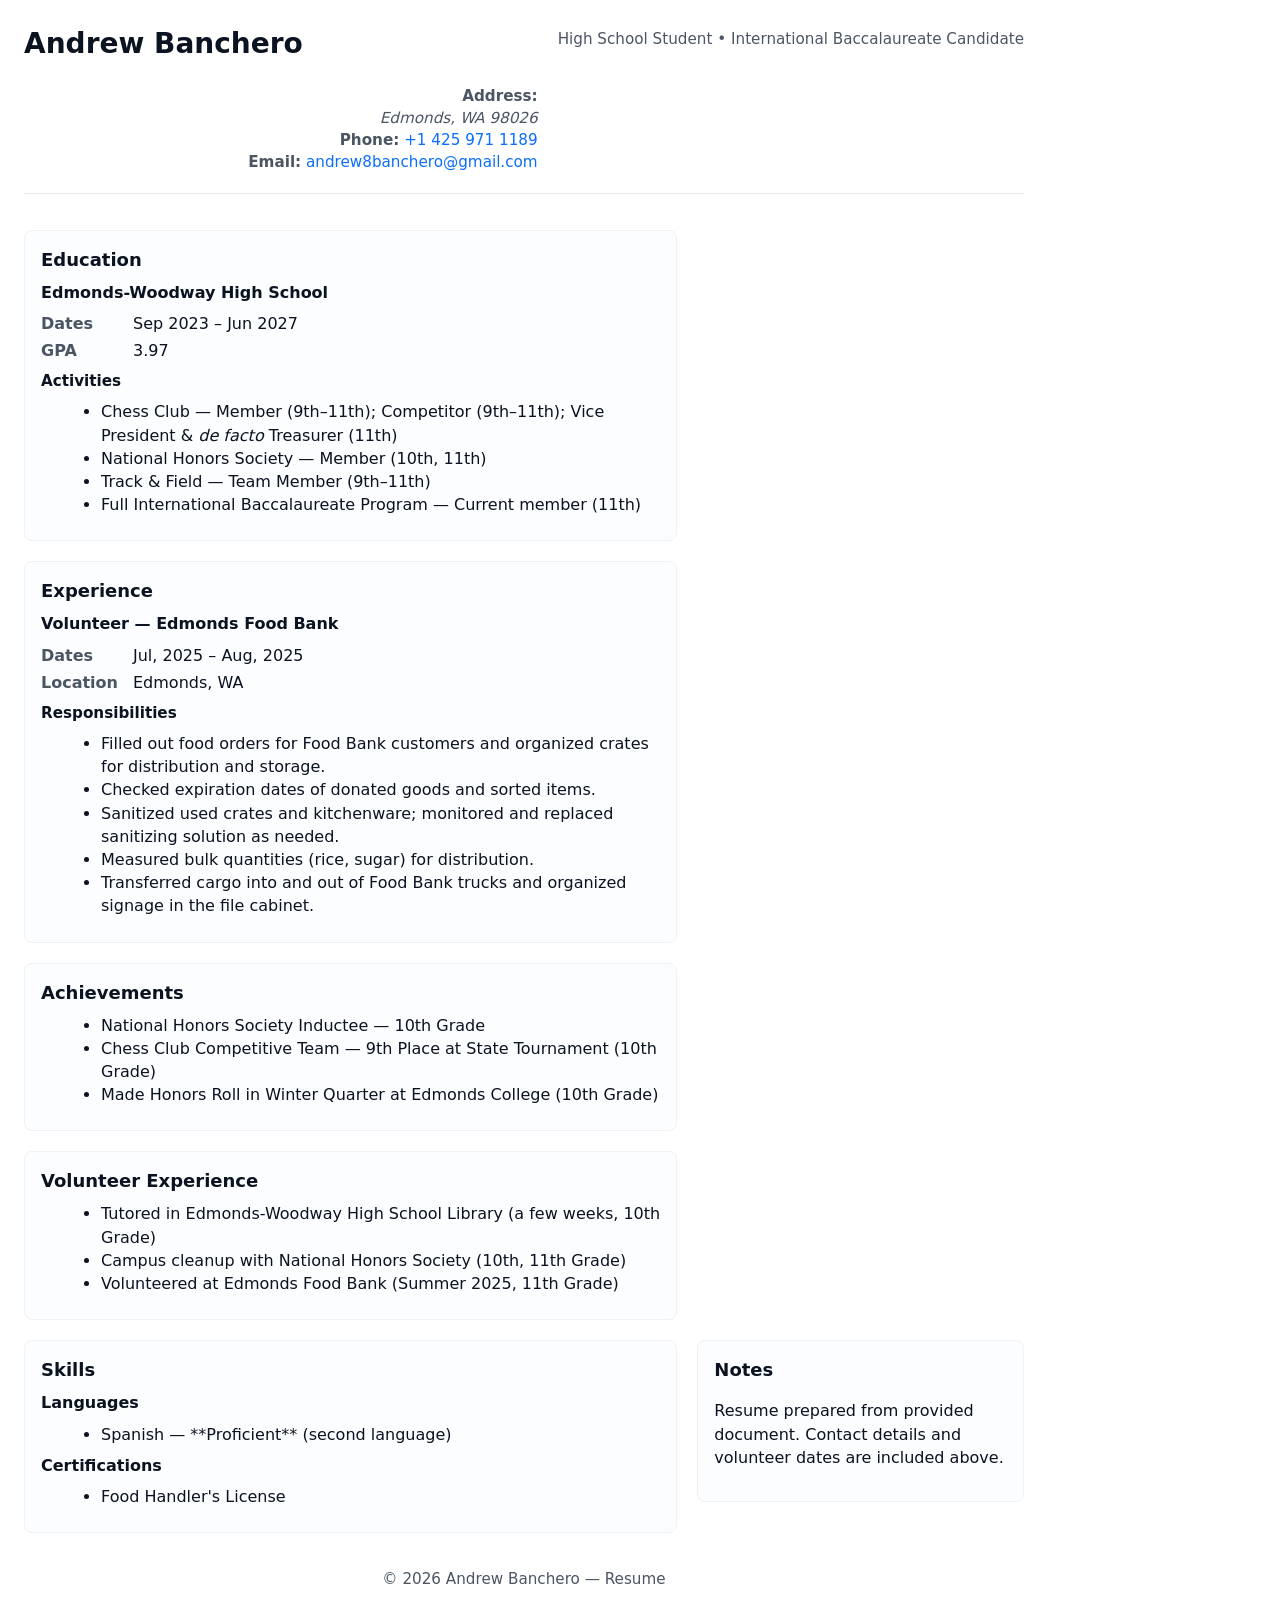
==== index.html @ 9db27b7f "Redoing the file thing" ====
<!doctype html>
<html lang="en">
<head>
  <meta charset="utf-8" />
  <meta name="viewport" content="width=device-width,initial-scale=1" />
  <title>Andrew Banchero — Resume</title>
  <link rel="stylesheet" href="CSS.css" />
  <!-- Open Graph / Social Preview -->
<meta property="og:title" content="Andrew — Frontend Developer Resume">
<meta property="og:description" content="A clean, fast, and modern resume showcasing my frontend engineering skills, projects, and experience.">
<meta property="og:image" content="https://scriptcavern.andrew8banchero.workers.dev/preview-image.png">
<meta property="og:url" content="https://scriptcavern.andrew8banchero.workers.dev/">
<meta property="og:type" content="website">

<!-- Twitter Card (also used by Slack/Discord fallbacks) -->
<meta name="twitter:card" content="summary_large_image">
<meta name="twitter:title" content="Andrew — Frontend Developer Resume">
<meta name="twitter:description" content="A clean, fast, and modern resume showcasing my frontend engineering skills, projects, and experience.">
<meta name="twitter:image" content="https://scriptcavern.andrew8banchero.workers.dev/preview-image.png">

<!-- SEO Meta Description -->
<meta name="description" content="Professional resume for Andrew, a frontend developer skilled in HTML, CSS, JavaScript, and modern UI performance optimization.">

<!-- Favicon -->
<link rel="icon" href="https://scriptcavern.andrew8banchero.workers.dev/favicon.png" type="image/png">
<link rel="apple-touch-icon" href="https://scriptcavern.andrew8banchero.workers.dev/favicon.png">
</head>
<body>
  <a class="skip-link" href="#main">Skip to main content</a>

  <header role="banner">
    <h1 id="name">Andrew Banchero</h1>
    <p class="tagline">High School Student • International Baccalaureate Candidate</p>

    <nav aria-label="Contact and quick links">
      <h2 class="visually-hidden">Contact</h2>
      <ul class="contact-list">
        <li><strong>Address:</strong> <address>Edmonds, WA 98026</address></li>
        <li><strong>Phone:</strong> <a href="tel:+14259711189">+1 425 971 1189</a></li>
        <li><strong>Email:</strong> <a href="mailto:andrew8banchero@gmail.com">andrew8banchero@gmail.com</a></li>
      </ul>
    </nav>
  </header>

  <main id="main" role="main">
    <section aria-labelledby="education-heading">
      <h2 id="education-heading">Education</h2>

      <article aria-labelledby="school-title">
        <h3 id="school-title">Edmonds-Woodway High School</h3>
        <dl>
          <div>
            <dt>Dates</dt>
            <dd><time datetime="2023-09">Sep 2023</time> – <time datetime="2027-06">Jun 2027</time></dd>
          </div>
          <div>
            <dt>GPA</dt>
            <dd>3.97</dd>
          </div>
        </dl>

        <h4>Activities</h4>
        <ul>
          <li>Chess Club — Member (9th–11th); Competitor (9th–11th); Vice President &amp; <em>de facto</em> Treasurer (11th)</li>
          <li>National Honors Society — Member (10th, 11th)</li>
          <li>Track &amp; Field — Team Member (9th–11th)</li>
          <li>Full International Baccalaureate Program — Current member (11th)</li>
        </ul>
      </article>
    </section>

    <section aria-labelledby="experience-heading">
      <h2 id="experience-heading">Experience</h2>

      <article aria-labelledby="volunteer-title">
        <h3 id="volunteer-title">Volunteer — Edmonds Food Bank</h3>
        <dl>
          <div>
            <dt>Dates</dt>
            <dd><time datetime="2025-07">Jul, 2025</time> – <time datetime="2025-08">Aug, 2025</time></dd>
          </div>
          <div>
            <dt>Location</dt>
            <dd>Edmonds, WA</dd>
          </div>
        </dl>

        <h4>Responsibilities</h4>
        <ul>
          <li>Filled out food orders for Food Bank customers and organized crates for distribution and storage.</li>
          <li>Checked expiration dates of donated goods and sorted items.</li>
          <li>Sanitized used crates and kitchenware; monitored and replaced sanitizing solution as needed.</li>
          <li>Measured bulk quantities (rice, sugar) for distribution.</li>
          <li>Transferred cargo into and out of Food Bank trucks and organized signage in the file cabinet.</li>
        </ul>
      </article>
    </section>

    <section aria-labelledby="achievements-heading">
      <h2 id="achievements-heading">Achievements</h2>

      <ul>
        <li>National Honors Society Inductee — 10th Grade</li>
        <li>Chess Club Competitive Team — 9th Place at State Tournament (10th Grade)</li>
        <li>Made Honors Roll in Winter Quarter at Edmonds College (10th Grade)</li>
      </ul>
    </section>

    <section aria-labelledby="volunteer-heading">
      <h2 id="volunteer-heading">Volunteer Experience</h2>

      <ul>
        <li>Tutored in Edmonds-Woodway High School Library (a few weeks, 10th Grade)</li>
        <li>Campus cleanup with National Honors Society (10th, 11th Grade)</li>
        <li>Volunteered at Edmonds Food Bank (Summer 2025, 11th Grade)</li>
      </ul>
    </section>

    <section aria-labelledby="skills-heading">
      <h2 id="skills-heading">Skills</h2>

      <h3>Languages</h3>
      <ul>
        <li>Spanish — **Proficient** (second language)</li>
      </ul>

      <h3>Certifications</h3>
      <ul>
        <li>Food Handler's License</li>
      </ul>
    </section>

    <aside aria-labelledby="notes-heading">
      <h2 id="notes-heading">Notes</h2>
      <p>Resume prepared from provided document. Contact details and volunteer dates are included above.</p>
    </aside>
  </main>

  <footer role="contentinfo">
    <h2 class="visually-hidden">Footer</h2>
    <p>© <time datetime="2026">2026</time> Andrew Banchero — Resume</p>
  </footer>
</body>
</html>
---- CSS.css ----
:root{
  --bg:#ffffff;
  --text:#0b1220;
  --muted:#4b5563;
  --accent:#0b6efd;
  --max-width:1000px;
  --gap:1.25rem;
  --radius:8px;
  --page-padding:1rem;
  font-family:system-ui,-apple-system,Segoe UI,Roboto,"Helvetica Neue",Arial;
  color-scheme: light;
}

*{box-sizing:border-box}
html,body{height:100%}
body{
  margin: 0px;
  background:var(--bg);
  color:var(--text);
  line-height:1.45;
  -webkit-font-smoothing:antialiased;
  -moz-osx-font-smoothing:grayscale;
  padding:calc(var(--page-padding) * 1.5);
  display:flex;
  justify-content:space-evenly;
  font-size:16px;
  flex-direction:column;
}

.skip-link{
  position:absolute;
  left:-999px;
  top:auto;
  background:#000;
  color:#fff;
  padding:0.5rem;
  z-index:100;
}
.skip-link:focus{
  left:1rem;
  top:1rem;
  border-radius:4px;
}

/* Layout container using CSS Grid for responsive two-column on wide screens */
body > *:not(.skip-link){
  width:100%;
  max-width:var(--max-width);
}

/* Header */
header{
  display:grid;
  grid-template-columns: 1fr auto;
  gap:var(--gap);
  align-items:start;
  margin-bottom:var(--gap);
  border-bottom:1px solid #e6e9ee;
  padding-bottom:var(--gap);
}
h1{
  margin:0;
  font-size:1.75rem;
  font-weight:700;
}
.tagline{
  margin:0.25rem 0 0;
  color:var(--muted);
  font-size:0.95rem;
}

/* Contact nav */
nav ul.contact-list{
  list-style:none;
  margin:0;
  padding:0;
  text-align:right;
  font-size:0.95rem;
  color:var(--muted);
}
nav a{color:var(--accent); text-decoration:none}
nav a:focus, nav a:hover{text-decoration:underline}

/* Main content grid */
main{
  display:grid;
  grid-template-columns: 1fr;
  gap:1.25rem;
  margin-top:1rem;
}

/* Use two-column layout on wider screens */
@media (min-width:900px){
  main{
    grid-template-columns: 2fr 1fr;
    align-items:start;
  }
  /* Make aside appear on the right column */
  aside{grid-column:2}
  section{grid-column:1}
}

/* Sections and articles */
section, aside{
  background:#fbfdff;
  border:1px solid #eef2f6;
  padding:1rem;
  border-radius:var(--radius);
}
h2{
  margin:0 0 0.5rem 0;
  font-size:1.125rem;
  font-weight:600;
}
h3{
  margin:0.5rem 0 0.25rem 0;
  font-size:1rem;
  font-weight:600;
}
h4{
  margin:0.5rem 0 0.25rem 0;
  font-size:0.95rem;
  font-weight:600;
}

/* Lists */
ul{margin:0.5rem 0 0.5rem 1.25rem}
dl{margin:0.5rem 0 0.5rem 0}
dl > div{display:flex; gap:0.5rem; margin-bottom:0.25rem}
dt{width:5.25rem; font-weight:600; color:var(--muted)}
dd{margin:0; color:var(--text)}

/* Accessibility helpers */
.visually-hidden{
  position:absolute !important;
  height:1px; width:1px;
  overflow:hidden;
  clip:rect(1px,1px,1px,1px);
  white-space:nowrap;
}

/* Footer */
footer{
  margin-top:1.25rem;
  text-align:center;
  color:var(--muted);
  font-size:0.95rem;
}

/* Small adjustments for mobile */
@media (max-width:599px){
  header{grid-template-columns:1fr; text-align:left}
  nav ul.contact-list{text-align:left}
  h1{font-size:1.5rem}
  body{padding:1rem}
}

/* High contrast focus outlines for keyboard users */
a:focus, button:focus, input:focus{
  outline:3px solid #ffd54f;
  outline-offset:2px;
  border-radius:4px;
}
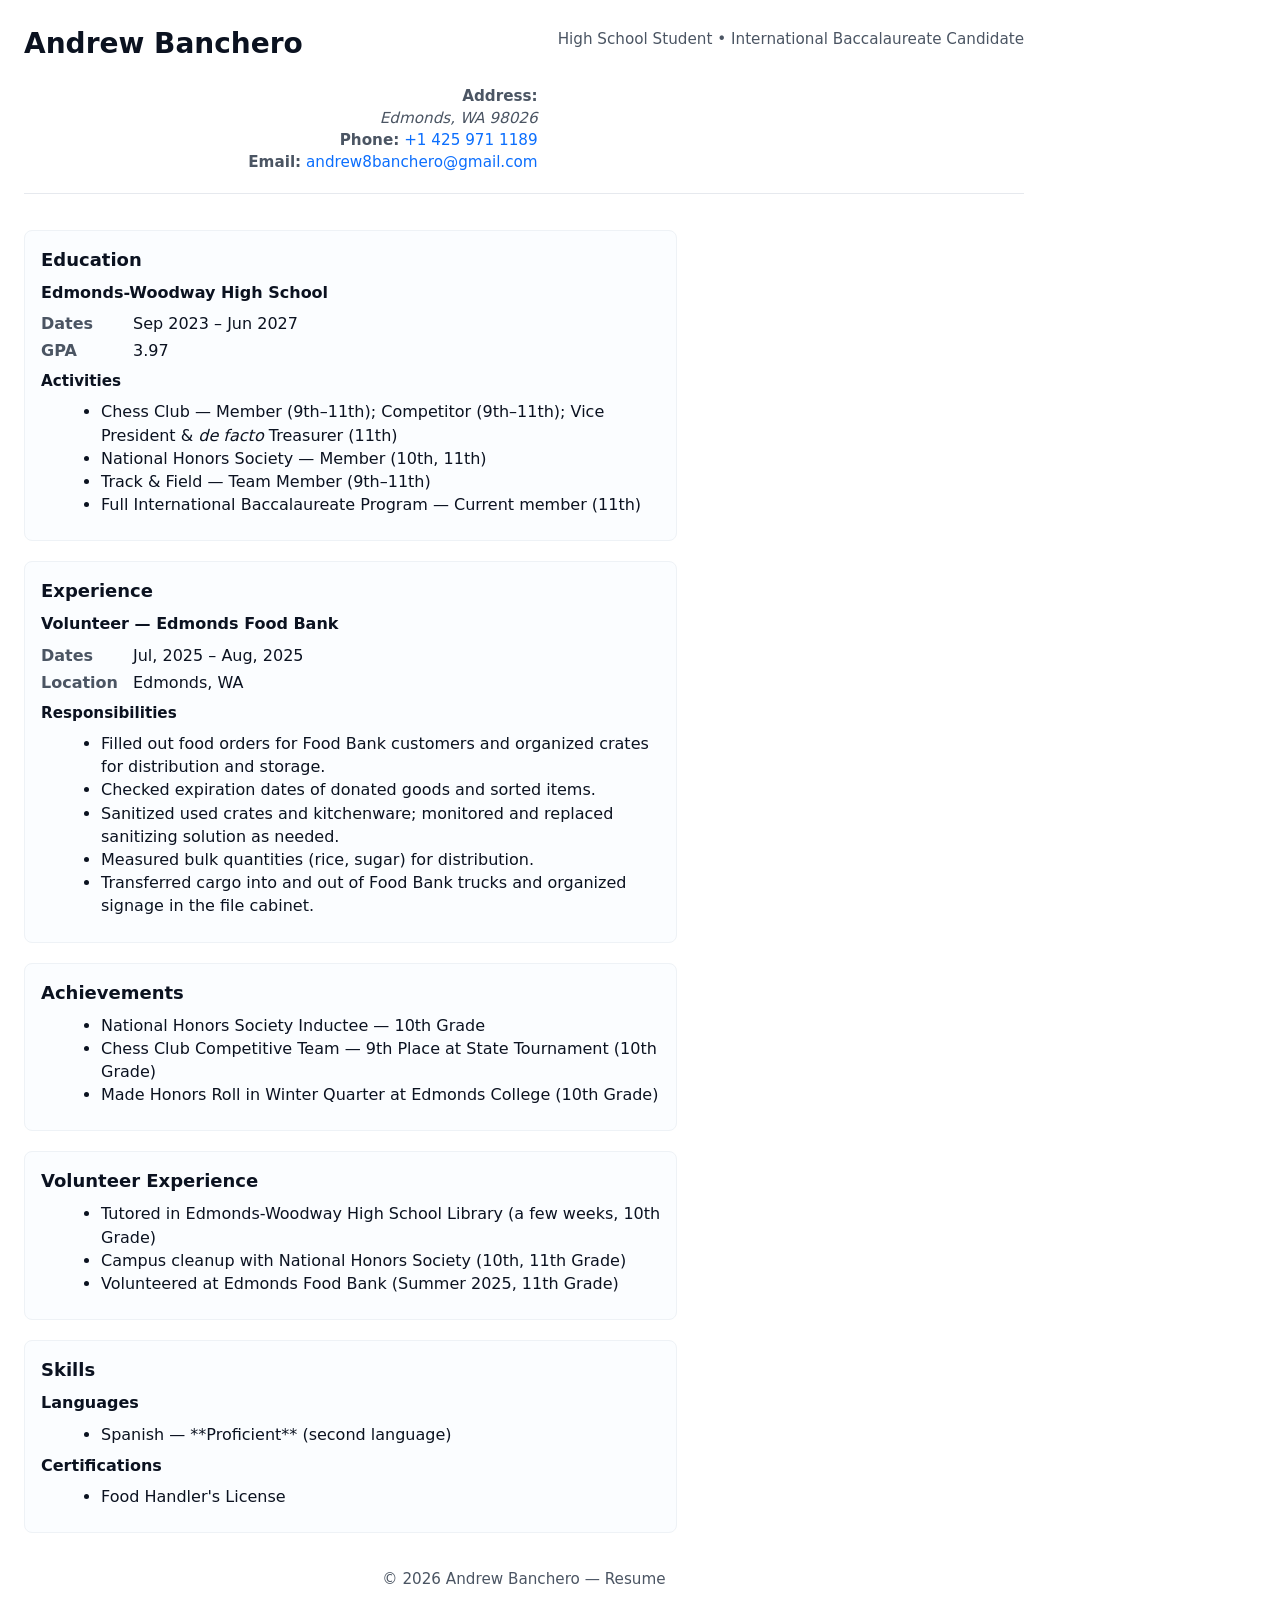
==== commit e65e6e72: "Deleted the annoying aside that did absolutely nothing." ====
--- a/index.html
+++ b/index.html
@@ -130,10 +130,7 @@
       </ul>
     </section>
 
-    <aside aria-labelledby="notes-heading">
-      <h2 id="notes-heading">Notes</h2>
-      <p>Resume prepared from provided document. Contact details and volunteer dates are included above.</p>
-    </aside>
+  
   </main>
 
   <footer role="contentinfo">
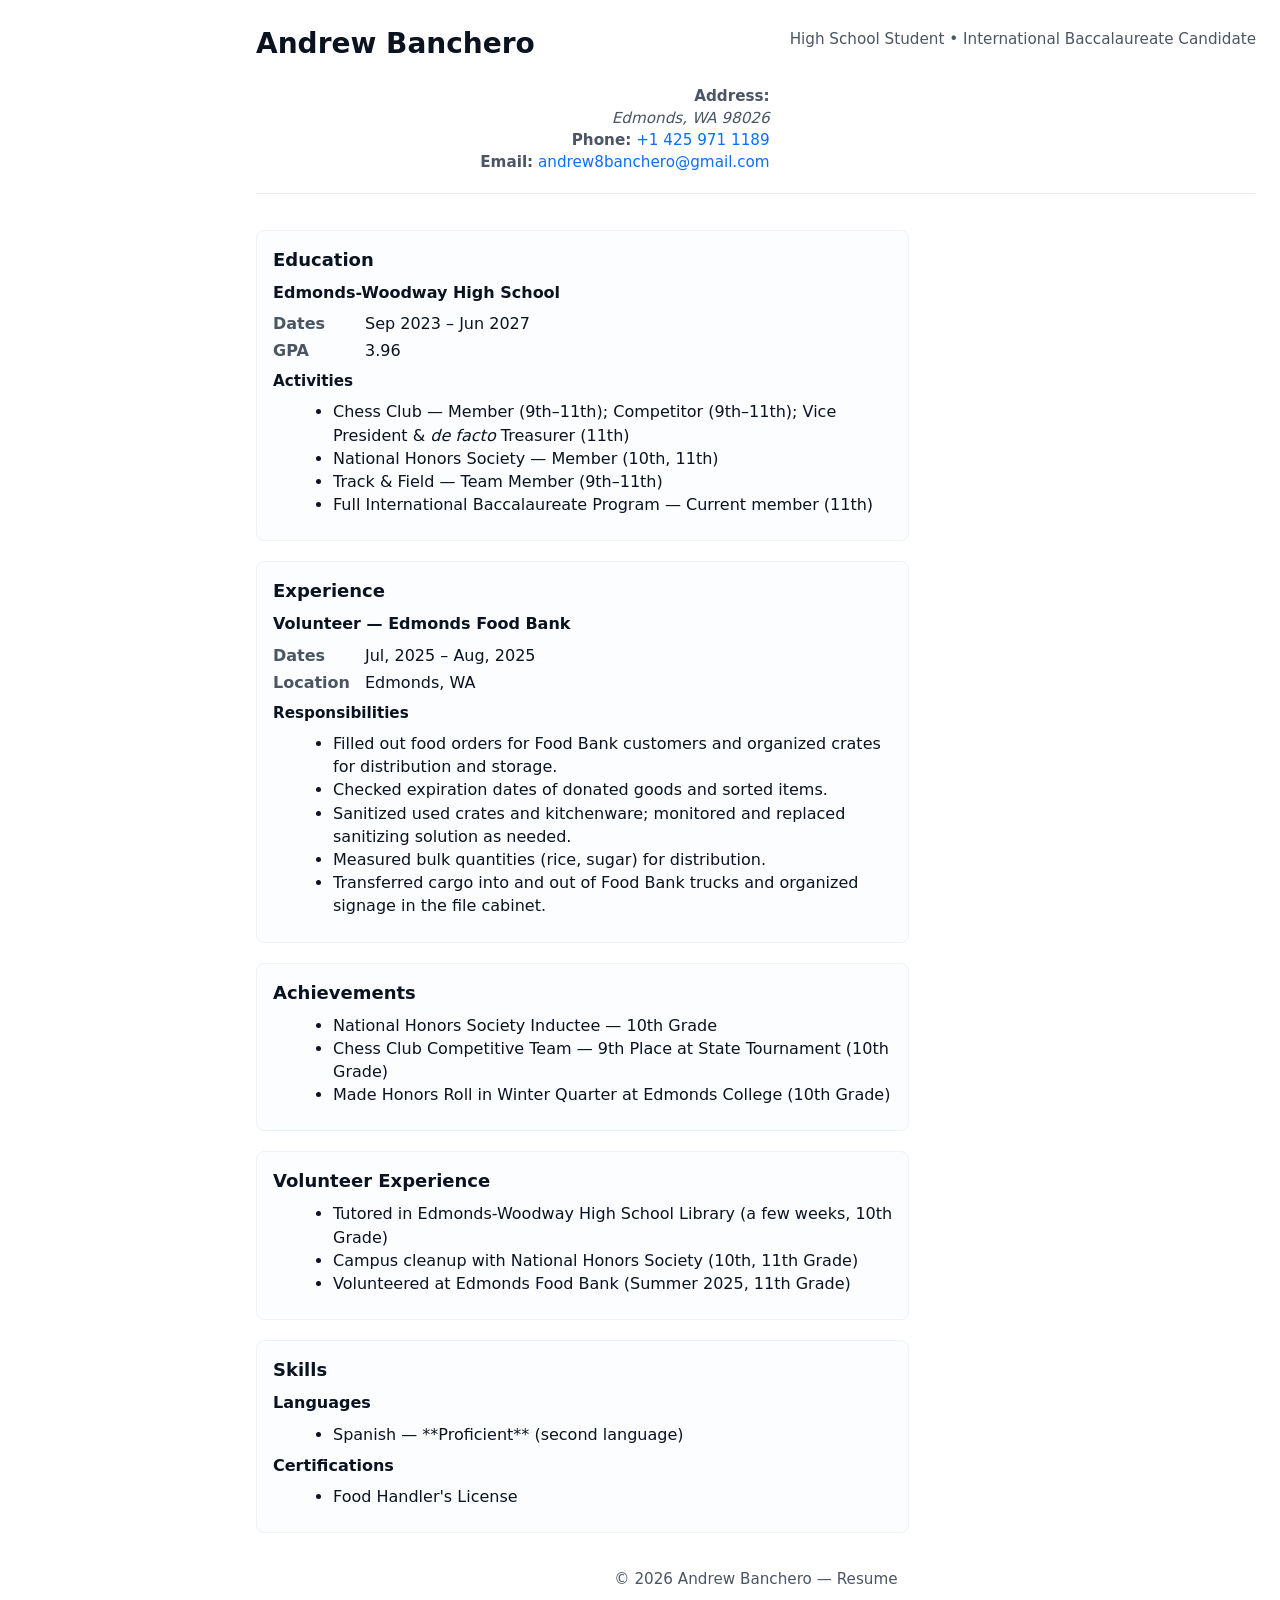
==== commit be2f2061: "Updated GPA" ====
--- a/index.html
+++ b/index.html
@@ -55,7 +55,7 @@
           </div>
           <div>
             <dt>GPA</dt>
-            <dd>3.97</dd>
+            <dd>3.96</dd>
           </div>
         </dl>
 
--- a/CSS.css
+++ b/CSS.css
@@ -22,9 +22,10 @@
   -moz-osx-font-smoothing:grayscale;
   padding:calc(var(--page-padding) * 1.5);
   display:flex;
-  justify-content:space-evenly;
+  justify-content:flex-start;
   font-size:16px;
   flex-direction:column;
+  align-items:flex-end
 }
 
 .skip-link{
